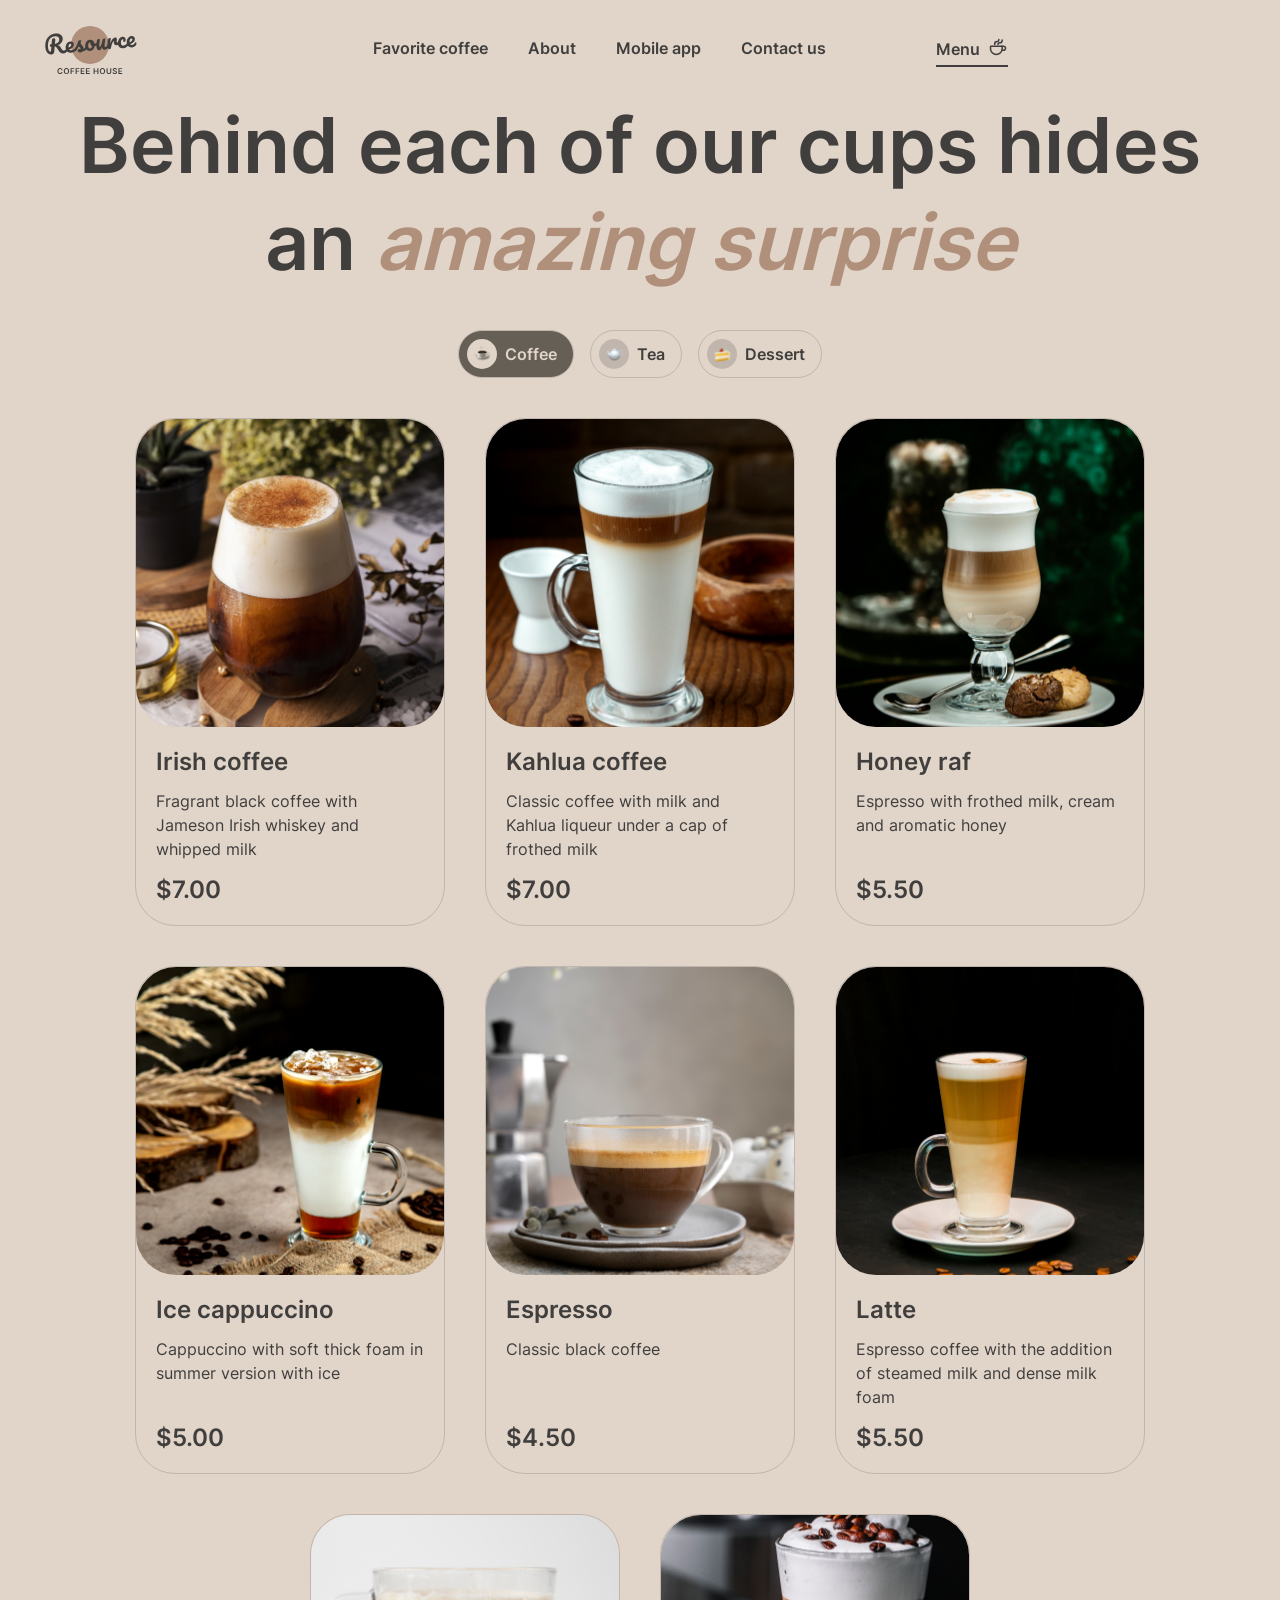
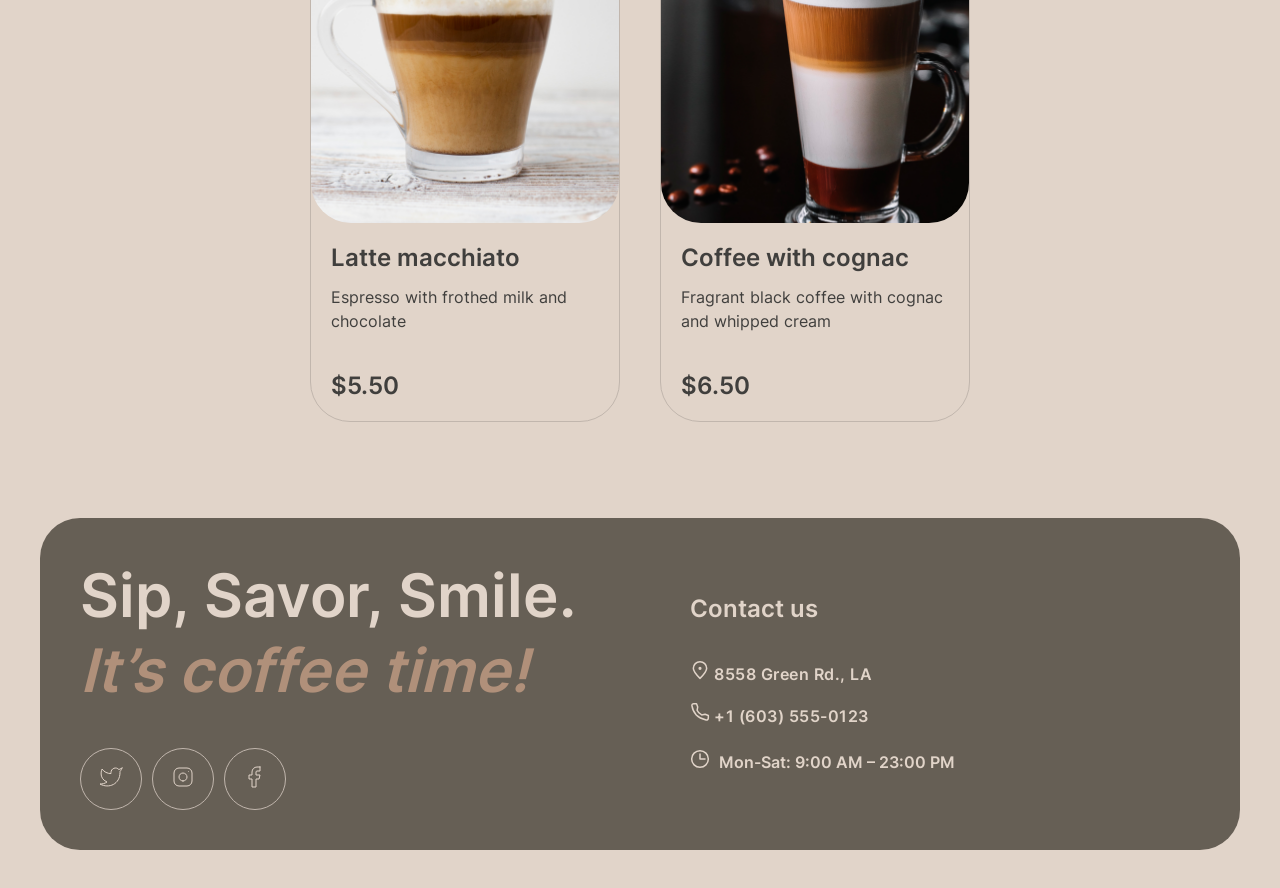
==== menu/index.html @ 14a2feb9 "feat: add section and footer" ====
<!DOCTYPE html>
<html lang="en">
<head>
    <meta charset="UTF-8">
    <meta http-equiv="X-UA-Compatible" content="IE=edge">
    <meta name="viewport" content="width=device-width, initial-scale=1.0">
    <title>Coffee-house</title>
    <link rel="stylesheet" href="../menu/style.css">
    <link rel="icon" href="../img/svg/favicon.png" type="image/svg+xml">
</head>
<body>
    <header class="header">
        <div class="wrapper">
            <div class="header__wrapper">
                <div class="header__logo">
                    <a href="../index.html"><img src="../img/svg/logo.svg" alt="logo"></a>
                </div>
                <nav class="header__nav">
                    <ul class= "header__list">
                        <li class="header__item">
                            <a href="../index.html#favorite" class="header__link">Favorite coffee</a>
                        </li>
                        <li class="header__item">
                            <a href="../index.html#about" class="header__link">About</a>
                        </li>
                        <li class="header__item">
                            <a href="../index.html#mobile_app" class="header__link">Mobile app</a>
                        </li>
                        <li class="header__item">
                            <a href="#contactus" class="header__link">Contact us</a>
                        </li>
                    </ul>
					<div class="burger__nav-close">
                        <span class="burger__nav-close-line"></span>
                        <span class="burger__nav-close-line"></span>
                    </div>
                	<div class="header__menu">
                        <a href="#" class="header__menu-link">Menu</a>
                        <a href="#">
                            <svg width="20" height="20" viewBox="0 0 20 20" fill="none" xmlns="http://www.w3.org/2000/svg">
                                <path d="M14.1666 9.76667V11.6667C14.1666 14.8883 11.555 17.5 8.33329 17.5C5.11163 17.5 2.49996 14.8883 2.49996 11.6667V9.76667C2.49996 9.4353 2.76859 9.16667 3.09996 9.16667H13.5666C13.898 9.16667 14.1666 9.4353 14.1666 9.76667Z" stroke="#403F3D" stroke-width="1.5" stroke-linecap="round" stroke-linejoin="round"/>
                                <path d="M9.99996 7.49996C9.99996 6.66663 10.5952 5.83329 11.7857 5.83329V5.83329C13.1006 5.83329 14.1666 4.7673 14.1666 3.45234V2.91663" stroke="#403F3D" stroke-width="1.5" stroke-linecap="round" stroke-linejoin="round"/>
                                <path d="M6.66671 7.5V7.08333C6.66671 5.70262 7.786 4.58333 9.16671 4.58333V4.58333C10.0872 4.58333 10.8334 3.83714 10.8334 2.91667V2.5" stroke="#403F3D" stroke-width="1.5" stroke-linecap="round" stroke-linejoin="round"/>
                                <path d="M13.3334 9.16663H15.4167C16.5673 9.16663 17.5 10.0994 17.5 11.25C17.5 12.4006 16.5673 13.3333 15.4167 13.3333H14.1667" stroke="#403F3D" stroke-width="1.5" stroke-linecap="round" stroke-linejoin="round"/>
                            </svg>
                        </a>
                    </div>
                </nav>
				<div class="burger">
                    <a href="#" class="header__burger">
                        <span class="burger__line burger__line_first"></span>
                        <span class="burger__line burger__line_second"></span>
                    </a>
                </div>
            </div>
        </div>
    </header>
    <main class="main">
        <section class="menu">
            <div class="wrapper">
                <div class="main__menu">
                    <div class="menu__content">
                        <h1 class="menu__title">Behind each of our cups hides an <span>amazing surprise</span></h1>
                        <div class="menu__tabs">
                            <button class="menu__tab menu__tab-select">
                                <span>
                                    <img src="../img/svg/🫖.svg" alt="coffee">
                                </span>Coffee
                            </button>
                            <button class="menu__tab">
                                <span>
                                    <img src="../img/svg/tea.svg" alt="tea">
                                </span>Tea
                            </button>
                            <button class="menu__tab">
                                <span>
                                    <img src="../img/svg/dessert.svg" alt="dessert">
                                </span>Dessert
                            </button>
                        </div>
                    </div>
                    <div class="menu__cards">
                        <div class="menu__card-item">
                            <div class="menu__card-img">
                                <img src="../img/coffee-1.png" alt="irish coffee">
                            </div>
                            <div class="menu__card-content">
                                <div class="menu__card-description">
                                    <h4 class="menu__card-title">Irish coffee</h4>
                                    <p class="menu__card-subtitle">Fragrant black coffee with Jameson Irish whiskey and whipped milk</p>
                                </div>
                                <p class="menu__card-price">$7.00</p>
                            </div>
                        </div>
                        <div class="menu__card-item">
                            <div class="menu__card-img">
                                <img src="../img/coffee-2.png" alt="Kahlua coffee">
                            </div>
                            <div class="menu__card-content">
                                <div class="metu__card-description">
                                    <h3 class="menu__card-title">Kahlua coffee</h3>
                                    <p class="menu__card-subtitle">Classic coffee with milk and Kahlua liqueur under a cap of frothed milk</p>
                                </div>
                                <p class="menu__card-price">$7.00</p>
                            </div>
                        </div>
                        <div class="menu__card-item">
                            <div class="menu__card-img">
                                <img src="../img/coffee-3.png" alt="Honey raf">
                            </div>
                            <div class="menu__card-content">
                                <div class="metu__card-description">
                                    <h3 class="menu__card-title">Honey raf</h3>
                                    <p class="menu__card-subtitle">Espresso with frothed milk, cream and aromatic honey</p>
                                </div>
                                <p class="menu__card-price">$5.50</p>
                            </div>
                        </div>
                        <div class="menu__card-item">
                            <div class="menu__card-img">
                                <img src="../img/coffee-4.png" alt="Ice cappuccino">
                            </div>
                            <div class="menu__card-content">
                                <div class="metu__card-description">
                                    <h3 class="menu__card-title">Ice cappuccino</h3>
                                    <p class="menu__card-subtitle">Cappuccino with soft thick foam in summer version with ice</p>
                                </div>
                                <p class="menu__card-price">$5.00</p>
                            </div>
                        </div>
                        <div class="menu__card-item">
                            <div class="menu__card-img">
                                <img src="../img/coffee-5.png" alt="Espresso">
                            </div>
                            <div class="menu__card-content">
                                <div class="metu__card-description">
                                    <h3 class="menu__card-title">Espresso</h3>
                                    <p class="menu__card-subtitle">Classic black coffee</p>
                                </div>
                                <p class="menu__card-price">$4.50</p>
                            </div>
                        </div>
                        <div class="menu__card-item">
                            <div class="menu__card-img">
                                <img src="../img/coffee-6.png" alt="Latte">
                            </div>
                            <div class="menu__card-content">
                                <div class="metu__card-description">
                                    <h3 class="menu__card-title">Latte</h3>
                                    <p class="menu__card-subtitle">Espresso coffee with the addition of steamed milk and dense milk foam</p>
                                </div>
                                <p class="menu__card-price">$5.50</p>
                            </div>
                        </div>
                        <div class="menu__card-item">
                            <div class="menu__card-img">
                                <img src="../img/coffee-7.png" alt="Latte macchiato">
                            </div>
                            <div class="menu__card-content">
                                <div class="metu__card-description">
                                    <h3 class="menu__card-title">Latte macchiato</h3>
                                    <p class="menu__card-subtitle">Espresso with frothed milk and chocolate</p>
                                </div>
                                <p class="menu__card-price">$5.50</p>
                            </div>
                        </div>
                        <div class="menu__card-item">
                            <div class="menu__card-img">
                                <img src="../img/coffee-8.png" alt="Coffee with cognac">
                            </div>
                            <div class="menu__card-content">
                                <div class="metu__card-description">
                                    <h3 class="menu__card-title">Coffee with cognac</h3>
                                    <p class="menu__card-subtitle">Fragrant black coffee with cognac and whipped cream</p>
                                </div>
                                <p class="menu__card-price">$6.50</p>
                            </div>
                        </div>
                    </div>
                    <div class="menu__button-refresh">
                        <svg width="24" height="24" viewBox="0 0 24 24" fill="none" xmlns="http://www.w3.org/2000/svg">
                            <path d="M21.8883 13.5C21.1645 18.3113 17.013 22 12 22C6.47715 22 2 17.5228 2 12C2 6.47715 6.47715 2 12 2C16.1006 2 19.6248 4.46819 21.1679 8" stroke="#403F3D" stroke-linecap="round" stroke-linejoin="round"/>
                            <path d="M17 8H21.4C21.7314 8 22 7.73137 22 7.4V3" stroke="#403F3D" stroke-linecap="round" stroke-linejoin="round"/>
                        </svg> 
                    </div>
                </div>
            </div>
        </section>
    </main>
    <footer class="footer" id="contactus">
        <div class="wrapper">
            <div class="footer__content">
                <div class="footer__social">
                    <h2 class="social__title">Sip, Savor, Smile.<span> It’s coffee time!</span></h2>
                    <ul class="footer__social-media">
                        <li class="social-icon">
                            <a href="https://twitter.com/">
                                <svg width="24" height="24" viewBox="0 0 24 24" fill="none" xmlns="http://www.w3.org/2000/svg">
                                    <path d="M23 3.01006C23 3.01006 20.9821 4.20217 19.86 4.54006C19.2577 3.84757 18.4573 3.35675 17.567 3.13398C16.6767 2.91122 15.7395 2.96725 14.8821 3.29451C14.0247 3.62177 13.2884 4.20446 12.773 4.96377C12.2575 5.72309 11.9877 6.62239 12 7.54006V8.54006C10.2426 8.58562 8.50127 8.19587 6.93101 7.4055C5.36074 6.61513 4.01032 5.44869 3 4.01006C3 4.01006 -1 13.0101 8 17.0101C5.94053 18.408 3.48716 19.109 1 19.0101C10 24.0101 21 19.0101 21 7.51006C20.9991 7.23151 20.9723 6.95365 20.92 6.68006C21.9406 5.67355 23 3.01006 23 3.01006Z" stroke="#E1D4C9" stroke-linecap="round" stroke-linejoin="round"/>
                                </svg>
                            </a>
                        </li>
                        <li class="social-icon">
                            <a href="https://www.instagram.com/">
                                <svg width="24" height="24" viewBox="0 0 24 24" fill="none" xmlns="http://www.w3.org/2000/svg">
                                    <path d="M12 16C14.2091 16 16 14.2091 16 12C16 9.79086 14.2091 8 12 8C9.79086 8 8 9.79086 8 12C8 14.2091 9.79086 16 12 16Z" stroke="#E1D4C9" stroke-linecap="round" stroke-linejoin="round"/>
                                    <path d="M3 16V8C3 5.23858 5.23858 3 8 3H16C18.7614 3 21 5.23858 21 8V16C21 18.7614 18.7614 21 16 21H8C5.23858 21 3 18.7614 3 16Z" stroke="#E1D4C9"/>
                                    <path d="M17.5 6.51L17.51 6.49889" stroke="#E1D4C9" stroke-linecap="round" stroke-linejoin="round"/>
                                </svg> 
                            </a>
                        </li>
                        <li class="social-icon">
                            <a href="https://www.facebook.com/">
                                <svg width="24" height="24" viewBox="0 0 24 24" fill="none" xmlns="http://www.w3.org/2000/svg">
                                    <path d="M17 2H14C12.6739 2 11.4021 2.52678 10.4645 3.46447C9.52678 4.40215 9 5.67392 9 7V10H6V14H9V22H13V14H16L17 10H13V7C13 6.73478 13.1054 6.48043 13.2929 6.29289C13.4804 6.10536 13.7348 6 14 6H17V2Z" stroke="#E1D4C9" stroke-linecap="round" stroke-linejoin="round"/>
                                </svg> 
                            </a>
                        </li>
                    </ul>
                </div>
                <div class="footer__contacts">
                    <h4 class="footer__contacts-title">Contact us</h4>
                    <div class="footer__locations-sity">
                        <a href="https://goo.gl/maps/YhHCfKtdRC7KVRdu6" target="_blank"><img src="../img/svg/pin-alt.svg" alt="marker"></a>
                        <a href="https://goo.gl/maps/YhHCfKtdRC7KVRdu6" target="_blank">8558 Green Rd., LA</a>
                    </div>
                    <div class="footer__phone">
                        <a href="tel:+136745677554"><img src="../img/svg/phone.svg" alt="phone"></a>
                        <a href="tel:+136745677554">+1 (603) 555-0123</a>  
                    </div>
                    <div class="footer__clock">
                        <a href=""><img src="../img/svg/clock.svg" alt="clock"></a>
                        <p class="footer__clock-info">Mon-Sat: 9:00 AM – 23:00 PM</p>
                    </div> 
                </div>
            </div>
        </div>
    </footer>
    <script src="./index.js"></script> 
</body>
</html>
---- menu/style.css ----
/* inter-regular - latin */
@font-face {
    font-display: swap; /* Check https://developer.mozilla.org/en-US/docs/Web/CSS/@font-face/font-display for other options. */
    font-family: 'Inter';
    font-style: normal;
    font-weight: 400;
    src: url('../fonts/inter/inter-v13-latin-regular.woff2') format('woff2'); /* Chrome 36+, Opera 23+, Firefox 39+, Safari 12+, iOS 10+ */
  }
  /* inter-600 - latin */
  @font-face {
    font-display: swap; /* Check https://developer.mozilla.org/en-US/docs/Web/CSS/@font-face/font-display for other options. */
    font-family: 'Inter';
    font-style: normal;
    font-weight: 600;
    src: url('../fonts/inter/inter-v13-latin-600.woff2') format('woff2'); /* Chrome 36+, Opera 23+, Firefox 39+, Safari 12+, iOS 10+ */
  }
html {
    scroll-behavior: smooth;
}
body {
    margin: 0;
    background-color: #E1D4C9;
}
.wrapper {
    max-width: 1440px;
    margin: 0 auto;
}

/* header styles start */

  .header__wrapper {
    display: flex;
    justify-content: space-between;
    max-width: 1360px;
    align-items: center;
    align-self: stretch;
    padding-left: 40px;
    padding-top: 20px;
}
.header__nav {
    width: 100%;
    display: flex;
    justify-content: flex-end;
    align-items: center;
    gap: 29%;
}
.burger__nav-close {
    display: none;
}
.header__list {
    display: flex;
    justify-content: center;
    align-items: center;
    gap: 40px;
    margin-bottom: 24px;
    padding-left: 0px;
}
.header__link::after {
    content: "";
    position: absolute;
    display: block;
    width: 0;
    height: 2px;
    margin-top: 3px;
    left: 50%;
    background-color: #403F3D;
    transform: translateX(-50%);
    transition: all 0.7s ease;
    opacity: 0;
}
.header__link {
    font-family: Inter;
    font-size: 16px;
    font-style: normal;
    font-weight: 600;
    line-height: 150%; 
    text-decoration: none;
    color: #403F3D;
    position: relative;
}
ul {
    list-style: none;
}
.header__menu {
    display: flex;
    height: 28px;
    width: 72px;
    justify-content: space-between;
    border-block-end: 2px solid #403F3D;
}
.header__menu a {
    cursor: default;
}
.header__menu-link {
    font-family: Inter;
    font-size: 16px;
    font-style: normal;
    font-weight: 600;
    line-height: 150%;
    color: #403F3D;
    text-decoration: none;
}
.header__burger {
    display: none;
    width: 42px;
    height: 42px;
    position: relative;
  }
  .burger__line {
    display: block;
    width: 16px;
    border: 1px solid #403F3D;
    position: absolute;
  }
  .burger__line_first {
    top: 38%;
  }
  .burger__line_second {
    top: 57%;
    /*transform: translateY(-33%);*/
  }


/* header styles end */

/* menu section styles start */

.main__menu {
    display: flex;
    padding: 0px 40px;
    flex-direction: column;
    justify-content: center;
    align-items: flex-start;
    gap: 40px;
    align-self: stretch;  
}
.menu__content {
    display: flex;
    flex-direction: column;
    align-items: center;
    gap: 40px;
    align-self: stretch; 
    margin-top: 13px;
}
.menu__title {
    width: 800px; 
    font-family: Inter;
    font-size: 60px;
    font-style: normal;
    font-weight: 600;
    line-height: 125%;
    text-align: center;
    color: #403F3D; 
    margin: 0;
}
.menu__title span {
    color: #B0907A;
    font-style: italic; 
}
.menu__tabs {
    display: flex;
    justify-content: center;
    align-items: center;
    gap: 16px; 
}
.menu__tab {
    display: flex;
    padding: 8px 16px 8px 8px;
    justify-content: center;
    align-items: center;
    gap: 8px; 
    border-radius: 100px;
    border: 1px solid var(--border-light, #C1B6AD); 
    font-family: Inter;
    font-size: 16px;
    font-style: normal;
    font-weight: 600;
    line-height: 150%; 
    background: none;
    color: #403F3D;
    cursor: pointer;
    transition: 0.4s;
}
.menu__tab-select {
    background: #665F55;
    color: #E1D4C9;
    cursor: default;
}
.menu__tab span {
    display: flex;
    width: 16px;
    height: 24px;
    padding: 3px 7px;
    justify-content: center;
    align-items: center;
    border-radius: 100px;
    background: #C1B6AD;
    transition: 0.4s;
}
.menu__tab-select span {
    background: #E1D4C9;
}
.menu__cards {
    display: flex;
    max-width: 1360px;
    justify-content: center;
    align-items: flex-start;
    align-content: flex-start;
    gap: 40px;
    flex-wrap: wrap; 
}
.menu__card-item {
    display: flex;
    height: 506px;
    max-width: 308px;
    flex-direction: column;
    align-items: center;
    border-radius: 40px;
    border: 1px solid var(--border-light, #C1B6AD); 
}
.menu__cards .menu__card-item .menu__card-img {
    width: 308px;
    height: 308px;
    overflow: hidden;
    border-radius: 40px;
    flex-shrink: 0
}
.menu__cards .menu__card-item .menu__card-img img {
    width: 100%;
    transform: scale(1.1);
    transition: transform .5s;
}
/*.menu__card-img {
    display: flex;
    height: 308px;
    align-items: center;
    justify-content: center;
    overflow: hidden;
    border-radius: 40px;
    transform: scale(1.1);
}*/
.menu__card-content {
    display: flex;
    padding: 20px;
    flex-direction: column;
    justify-content: space-between;
    align-items: flex-start;
    flex: 1 0 0;
    align-self: stretch; 
}
.menu__card-description {
    display: flex;
    flex-direction: column;
    justify-content: center;
    align-items: flex-start;
    gap: 12px;
    align-self: stretch; 
}
.menu__card-title {
    font-family: Inter;
    font-size: 24px;
    font-style: normal;
    font-weight: 600;
    line-height: 125%;
    color: #403F3D;
    align-self: stretch; 
    margin: 0;
    
}
h3 {
    padding-bottom: 12px;
}
.menu__card-subtitle {
    font-family: Inter;
    font-size: 16px;
    font-style: normal;
    font-weight: 400;
    line-height: 150%;
    color: #403F3D;
    align-self: stretch; 
    margin: 0;
}
.menu__card-price {
    font-family: Inter;
    font-size: 24px;
    font-style: normal;
    font-weight: 600;
    line-height: 125%;
    color: #403F3D;
    align-self: stretch; 
    margin: 0;
}
.menu__button-refresh {
    display: none;
}


/* menu section styles end */

/* contact us section styles start */

.footer__content {
    display: flex;
    max-width: 1360px;
    padding: 100px;
    justify-content: center;
    align-items: center;
    gap: 100px;
    align-self: stretch;
    border-radius: 40px;
    background: #665F55;
    margin: 96px 40px 38px;
}
.footer__social {
    display: flex;
    flex-direction: column;
    justify-content: center;
    align-items: flex-start;
    gap: 40px;
    flex: 1 0 0;
}
.social__title {
    font-family: Inter;
    font-size: 60px;
    font-style: normal;
    font-weight: 600;
    line-height: 125%;
    color: #E1D4C9;
    margin: 0;
}
.social__title span {
    font-style: italic;
    color: #B0907A;
    font-size: 60px; 
}
.footer__social-media {
    display: flex;
    align-items: center;
    gap: 10px; 
    margin: 0;
    padding-left: 0px;
}
.social-icon {
    display: flex;
    width: 60px;
    height: 60px;
    justify-content: center;
    align-items: center;
    border-radius: 100px;
    border: 1px solid var(--border-light, #C1B6AD);  
}
.footer__contacts {
    display: flex;
    flex-direction: column;
    justify-content: center;
    align-items: flex-start;
    gap: 16px;
    flex: 1 0 0; 
}
.footer__contacts a {
    text-decoration: none;
    color: inherit;
    letter-spacing: 0.5px;
}
.footer__contacts-title {
    font-family: Inter;
    font-size: 24px;
    font-style: normal;
    font-weight: 600;
    line-height: 125%;
    color: #E1D4C9;
    margin: 0;
}
.footer__locations-sity,
.footer__phone,
.footer__clock {
    font-family: Inter;
    font-size: 16px;
    font-style: normal;
    font-weight: 600;
    line-height: 150%;
    color: #E1D4C9;
    position: relative;
}
.footer__locations-sity {
    margin-top: 20px;
}
.footer__locations-sity::after {
    content: "";
    position: absolute;
    display: block;
    width: 0;
    height: 2px;
    margin-top: 3px;
    left: 50%;
    background-color: #E1D4C9;
    transform: translateX(-50%);
    transition: all 0.7s ease;
    opacity: 0;
}
.footer__phone {
    padding-bottom: 5px;
}
.footer__phone::after {
    content: "";
    position: absolute;
    display: block;
    width: 0;
    height: 2px;
    margin-top: 3px;
    left: 50%;
    background-color: #E1D4C9;
    transform: translateX(-50%);
    transition: all 0.7s ease;
    opacity: 0;
}
.footer__clock {
    display: flex;
    align-items: center;
    gap: 9px;
    cursor: text;
}
.footer__clock-info {
    margin: 0;
}

/* contact us section styles end */

/* media styles start */
@media (pointer: fine) and (hover: hover) {
    .header__link:hover::after {
        width: 100%;
        opacity: 1;
      }
    .header__menu:hover::after {
        width: 100%;
        opacity: 1;
      }
    .menu__tab:hover {
        transition: 0.4s;
        background: #665F55;
        color: #E1D4C9;
    }
    .menu__tab:hover span {
        transition: 0.4s;
        background: #E1D4C9;
    }
    .menu__card-item:hover {
        cursor: pointer;
    }
    .menu__cards .menu__card-item:hover .menu__card-img img {
        transform: scale(1);
    }
    .social-icon:hover {
        background: #E1D4C9;
        transition: 1s;
    }
    .social-icon:hover svg path{
        stroke: #665F55;
        transition: 1s;
    }
    .footer__locations-sity:hover::after {
        width: 100%;
        opacity: 1;
    }
    .footer__phone:hover::after {
        width: 100%;
        opacity: 1;
    }
}
@media (max-width: 1439px) {
    .header__wrapper {
        padding: 20px 40px 0px;
    }
    .header__nav {
        justify-content: center;
        gap: 10%;
    }
    .menu__title {
        width: 100%;
        font-size: clamp(3.2rem, 1.722rem + 3.889vw, 6rem);
    }
    .footer__content {
        padding: 40px;
    }
}
@media (max-width: 768px) {
    .header__nav {
        position: fixed;
        top: 100px;
        right: 0;
        z-index: 5;
        padding: 60px 40px;
        background-color: #E1D4C9;
        transform: translateX(100%);
        transition: 0.4s all linear;
        display: flex;
        flex-direction: column;
        align-items: center;
        gap: 95px;
    }
    .header__nav_active {
        transform: translateX(0);
        width: 100%;
        justify-content: flex-start;
        padding-top: 57px;
        padding-right: 0;
        gap: 92px;
        height: 804px; 
    }
    .header__list {
        flex-direction: column;
        margin: 0;
        gap: 52px;
    }
    .header__link, .header__menu-link {
        font-size: 32px;
    }
    .header__menu {
        width: auto;
        height: auto;
        gap: 20px;
        border: none;
    }
    .header__menu svg{
        width: 40px;
        height: 40px;
    }
    .burger {
        display: block;
        top: 33px;
    }
    .header__burger{
        display: flex;
        flex-direction: column;
        justify-content: center;
        align-items: center;
        position: absolute;
        top: 28px;
        right: 40px;
        width: 42px;
        height: 42px;
        border-radius: 50%;
        border: 1px solid #403F3D;
        background-color: #E1D4C9;
        z-index: 4;
        transition: 0.5s;
    }
    .burger__nav-close {
        display: flex;
        justify-content: center;
        align-items: center;
        border-radius: 50%;
        border: 1px solid #403F3D;
        background-color: #E1D4C9;
        width: 42px;
        height: 42px;
        position: absolute;
        top: -72px;
        right: 40px;
        z-index: 30;
    }
    .burger__nav-close-line {
        display: block;
        width: 35%;
        border: 1px solid #403F3D;
        position: absolute;
        top: 50%;
        transform: t;
    }
    .burger__nav-close-line:first-child {
        transform: translateY(-50%) rotate(45deg);
    }
    .burger__nav-close-line:last-child {
        transform: translateY(-50%) rotate(-45deg);
    }
    
    .main__menu {
        align-items: center;
    }
    .menu__title {
        font-size: 60px;
    }
    .menu__card-item:nth-child(n+5) {
        display: none;
    }
    .menu__button-refresh {
        display: flex;
        width: 60px;
        height: 60px;
        justify-content: center;
        align-items: center;
        border-radius: 100px;
        border: 1px solid #665F55;  
    }
    .footer__content {
        flex-direction: column;
        padding: 100px 60px;
        align-items: flex-start;
    }
}
@media (max-width: 580px)  {
    .header__wrapper {
        padding: 20px 28px 0px;
    }
    .header__burger {
        right: 28px;
    }
    .burger__nav-close {
        right: 28px;
    }
    .main__menu {
        padding: 0px 28px;
    }
    .menu__title, .social__title {
        font-size: clamp(2.2rem, 1.722rem + 2.889vw, 6rem);
    }
    .menu__tabs {
        gap: 8px;
    }
    .footer__content {
        margin: 96px 28px 38px;
        padding: 60px 28px;
    }
    .social__title span {
        font-size: clamp(2.2rem, 1.722rem + 2.889vw, 6rem);
    }
} 
@media (max-width: 380px)  {
    .header__wrapper {
        padding: 20px 16px 3px;
    }
    .header__burger {
        right: 16px;
    }
    .burger__nav-close {
        right: 16px;
    }
    .main__menu {
        padding: 0px 28px;
    }
    .menu__title, .social__title {
        font-size: 32px;
    }
    .menu__cards {
        gap: 37px;
    }
    .menu__tabs {
        gap: 8px;
    }
    .footer__content {
        margin: 96px 16px 38px;
        padding: 60px 16px 64px;
        gap: 40px;
    }
    .social__title span {
        font-size: 32px;
    }
}
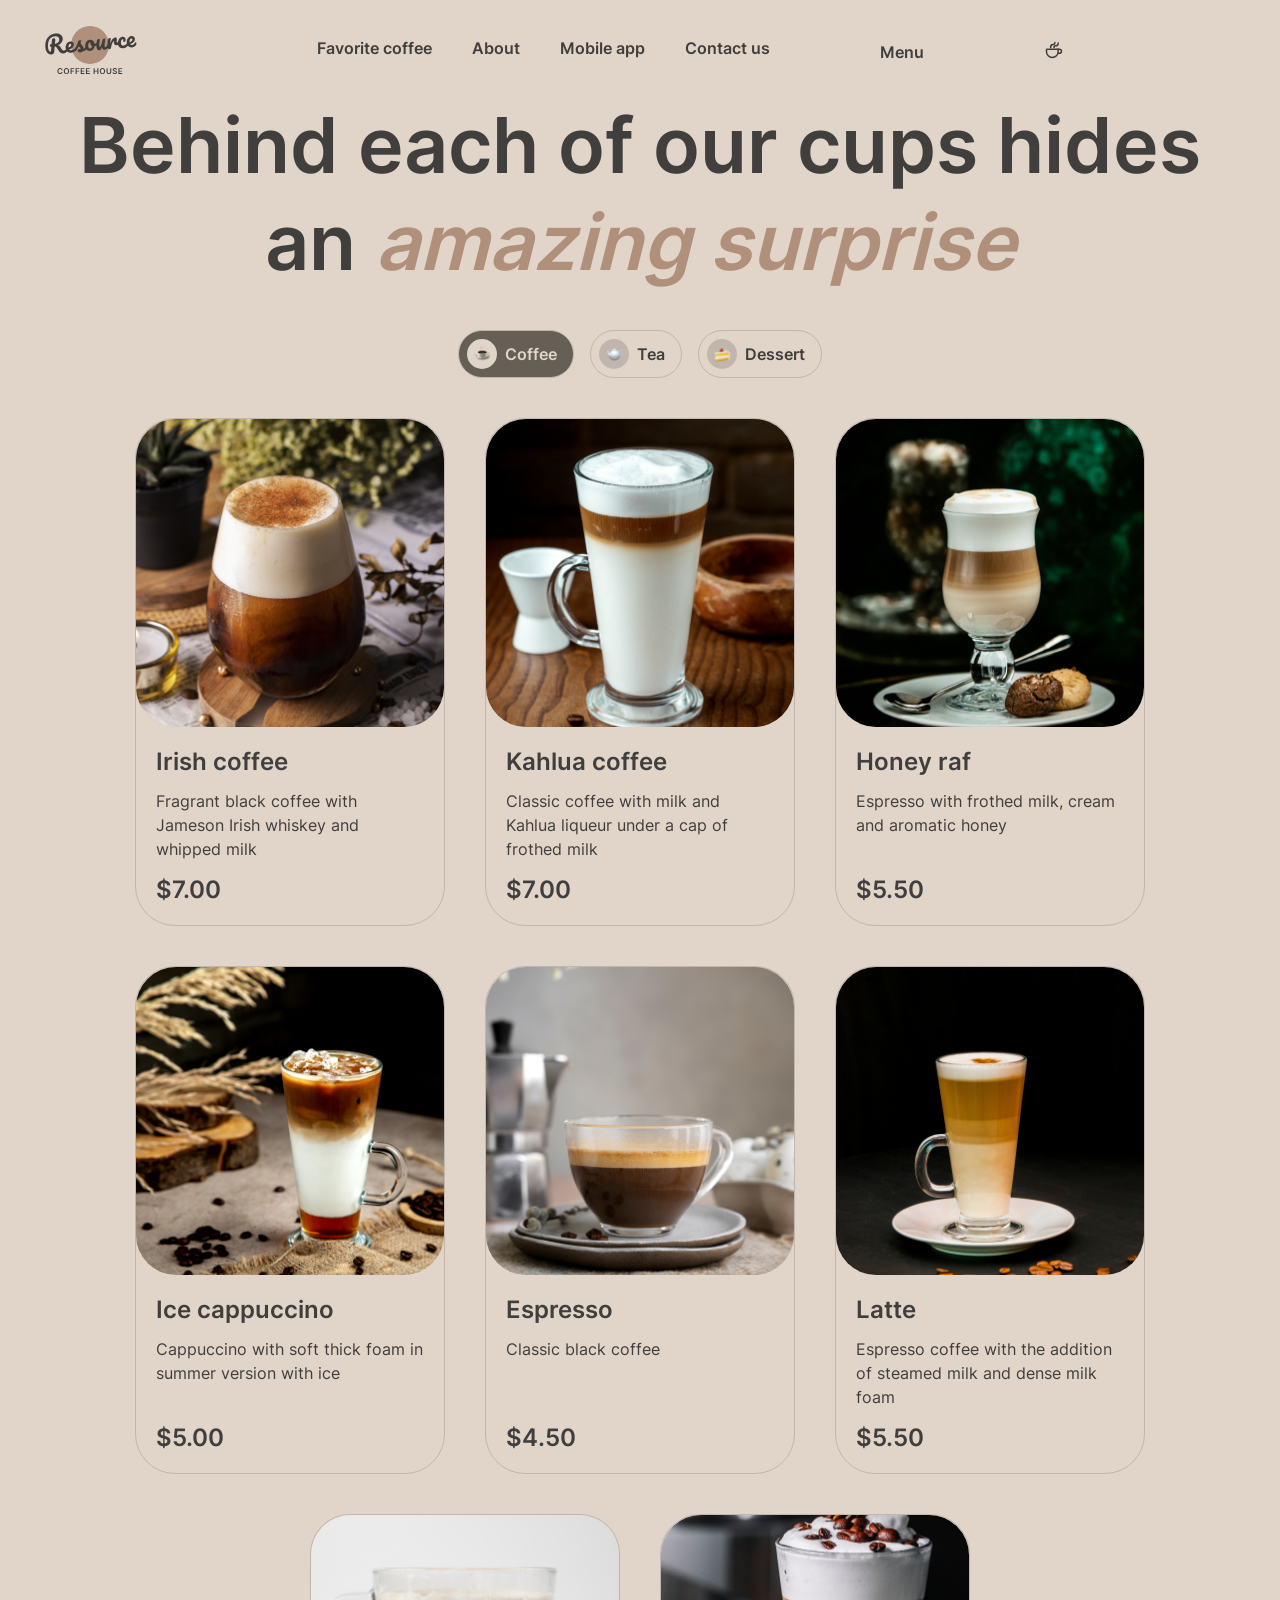
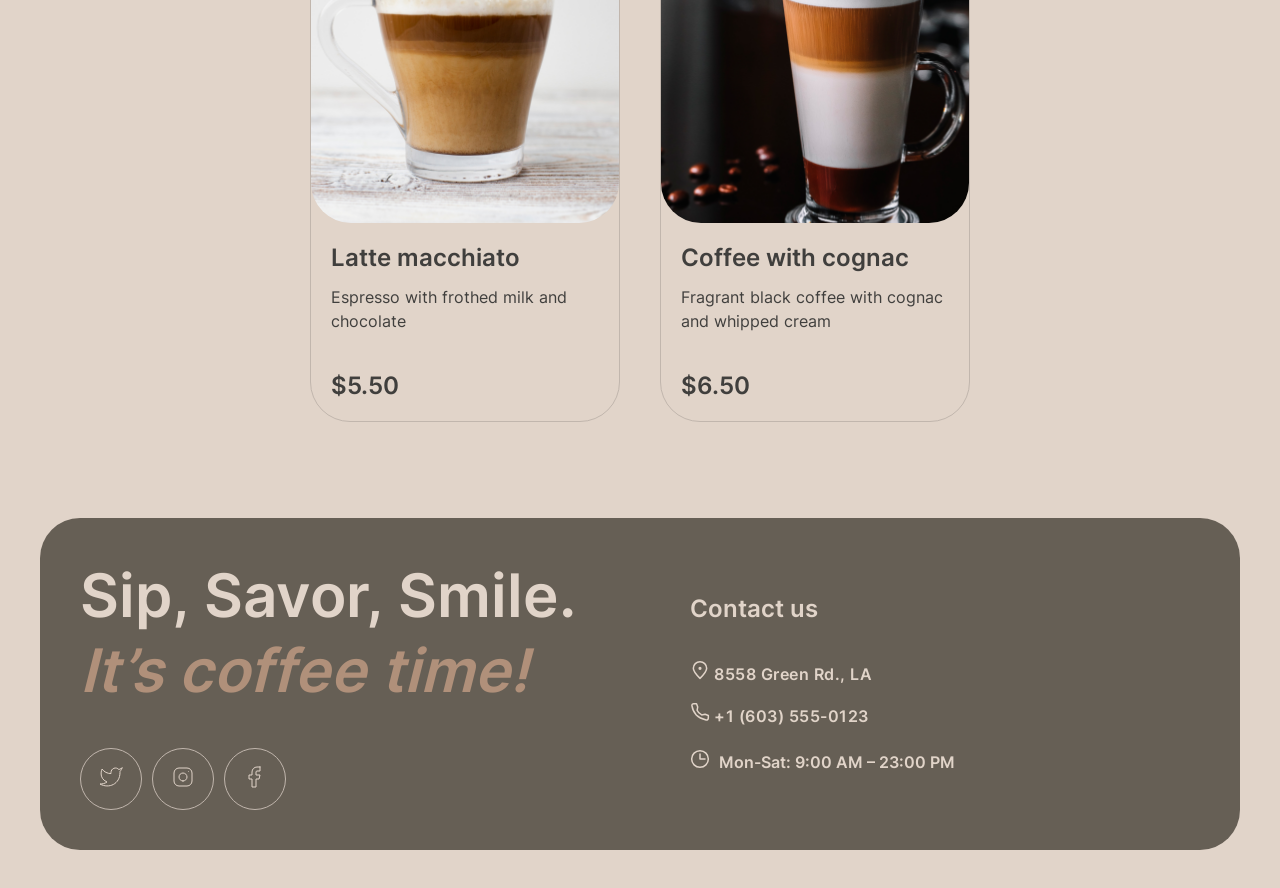
==== commit 29c8234f: "feat: add burger" ====
--- a/menu/index.html
+++ b/menu/index.html
@@ -15,6 +15,9 @@
                 <div class="header__logo">
                     <a href="../index.html"><img src="../img/svg/logo.svg" alt="logo"></a>
                 </div>
+                <button class="header__burger" id="burger">
+                    <span></span><span></span>
+                </button>
                 <nav class="header__nav">
                     <ul class= "header__list">
                         <li class="header__item">
@@ -30,11 +33,7 @@
                             <a href="#contactus" class="header__link">Contact us</a>
                         </li>
                     </ul>
-					<div class="burger__nav-close">
-                        <span class="burger__nav-close-line"></span>
-                        <span class="burger__nav-close-line"></span>
-                    </div>
-                	<div class="header__menu">
+					<div class="header__menu">
                         <a href="#" class="header__menu-link">Menu</a>
                         <a href="#">
                             <svg width="20" height="20" viewBox="0 0 20 20" fill="none" xmlns="http://www.w3.org/2000/svg">
@@ -46,13 +45,7 @@
                         </a>
                     </div>
                 </nav>
-				<div class="burger">
-                    <a href="#" class="header__burger">
-                        <span class="burger__line burger__line_first"></span>
-                        <span class="burger__line burger__line_second"></span>
-                    </a>
-                </div>
-            </div>
+			</div>
         </div>
     </header>
     <main class="main">
--- a/menu/style.css
+++ b/menu/style.css
@@ -44,8 +44,50 @@
     align-items: center;
     gap: 29%;
 }
-.burger__nav-close {
+.header__burger {
     display: none;
+    position: relative;
+    height: 44px;
+    width: 44px;
+    background-color: #E1D4C9;
+    border: 1px solid  #665f55;
+    border-radius: 100%;
+    outline: none;
+    z-index: 10;
+}
+.header__burger span {
+    display: block;
+    position: absolute;
+    width: 16px;
+    height: 2px;
+    left: 13px;
+    background-color:  #665f55;
+    transition: transform 0.5s;
+}
+.header__burger span:nth-child(1) {
+    transform: translateY(-5px);
+}
+.header__burger span:nth-child(2) {
+    transform: translateY(3px);
+}
+.header__wrapper.open .header__burger span:nth-child(1) {
+    transform: translateY(-1px) rotate(45deg);
+}
+.header__wrapper.open .header__burger span:nth-child(2) {
+    transform: translateY(-1px) rotate(-45deg);
+}
+.burger__line {
+    display: block;
+    width: 100%;
+    border: 1px solid #181c29;;
+    position: relative;
+    left: 0;
+}
+.burger__line-first {
+    top: 0;
+}
+.burger__line-second {
+    top: 45%
 }
 .header__list {
     display: flex;
@@ -83,13 +125,25 @@
 }
 .header__menu {
     display: flex;
-    height: 28px;
-    width: 72px;
+    height: 44px;
+    width: 184px;
     justify-content: space-between;
-    border-block-end: 2px solid #403F3D;
-}
-.header__menu a {
-    cursor: default;
+    align-items: center;
+    position: relative;
+    cursor: pointer;
+}
+.header__menu::after {
+    content: "";
+    position: absolute;
+    display: block;
+    width: 0;
+    height: 2px;
+    margin-top: 27px;
+    left: 50%;
+    background-color: #403F3D;
+    transform: translateX(-50%);
+    transition: all 0.7s ease;
+    opacity: 0;
 }
 .header__menu-link {
     font-family: Inter;
@@ -100,25 +154,7 @@
     color: #403F3D;
     text-decoration: none;
 }
-.header__burger {
-    display: none;
-    width: 42px;
-    height: 42px;
-    position: relative;
-  }
-  .burger__line {
-    display: block;
-    width: 16px;
-    border: 1px solid #403F3D;
-    position: absolute;
-  }
-  .burger__line_first {
-    top: 38%;
-  }
-  .burger__line_second {
-    top: 57%;
-    /*transform: translateY(-33%);*/
-  }
+
 
 
 /* header styles end */
@@ -486,93 +522,47 @@
 }
 @media (max-width: 768px) {
     .header__nav {
-        position: fixed;
-        top: 100px;
-        right: 0;
-        z-index: 5;
-        padding: 60px 40px;
-        background-color: #E1D4C9;
-        transform: translateX(100%);
-        transition: 0.4s all linear;
+        visibility: hidden;
         display: flex;
         flex-direction: column;
-        align-items: center;
+        position: fixed;
+        right: -100%;
+        top: 81px;
+        width: 100%;
+        height: 960px;
+        background-color: #E1D4C9;
+        transition: transform 0.5s, visibility 0.5s;
         gap: 95px;
-    }
-    .header__nav_active {
-        transform: translateX(0);
+        z-index: 5;
+    }
+    .header__list {
+        display: flex;
         width: 100%;
-        justify-content: flex-start;
-        padding-top: 57px;
-        padding-right: 0;
-        gap: 92px;
-        height: 804px; 
-    }
-    .header__list {
         flex-direction: column;
+        justify-content: center;
+        padding: 0;
         margin: 0;
         gap: 52px;
     }
     .header__link, .header__menu-link {
         font-size: 32px;
     }
+    .header__burger {
+        display: block;
+    }
+    .header__wrapper.open .header__nav {
+        transform: translateX(-100%);
+        visibility: visible;
+    }
+    .noscroll__nav{
+        overflow: hidden;
+    }
     .header__menu {
-        width: auto;
-        height: auto;
-        gap: 20px;
-        border: none;
-    }
-    .header__menu svg{
+        justify-content: space-evenly;
+    }
+    .header__menu svg {
         width: 40px;
         height: 40px;
-    }
-    .burger {
-        display: block;
-        top: 33px;
-    }
-    .header__burger{
-        display: flex;
-        flex-direction: column;
-        justify-content: center;
-        align-items: center;
-        position: absolute;
-        top: 28px;
-        right: 40px;
-        width: 42px;
-        height: 42px;
-        border-radius: 50%;
-        border: 1px solid #403F3D;
-        background-color: #E1D4C9;
-        z-index: 4;
-        transition: 0.5s;
-    }
-    .burger__nav-close {
-        display: flex;
-        justify-content: center;
-        align-items: center;
-        border-radius: 50%;
-        border: 1px solid #403F3D;
-        background-color: #E1D4C9;
-        width: 42px;
-        height: 42px;
-        position: absolute;
-        top: -72px;
-        right: 40px;
-        z-index: 30;
-    }
-    .burger__nav-close-line {
-        display: block;
-        width: 35%;
-        border: 1px solid #403F3D;
-        position: absolute;
-        top: 50%;
-        transform: t;
-    }
-    .burger__nav-close-line:first-child {
-        transform: translateY(-50%) rotate(45deg);
-    }
-    .burger__nav-close-line:last-child {
-        transform: translateY(-50%) rotate(-45deg);
     }
     
     .main__menu {
